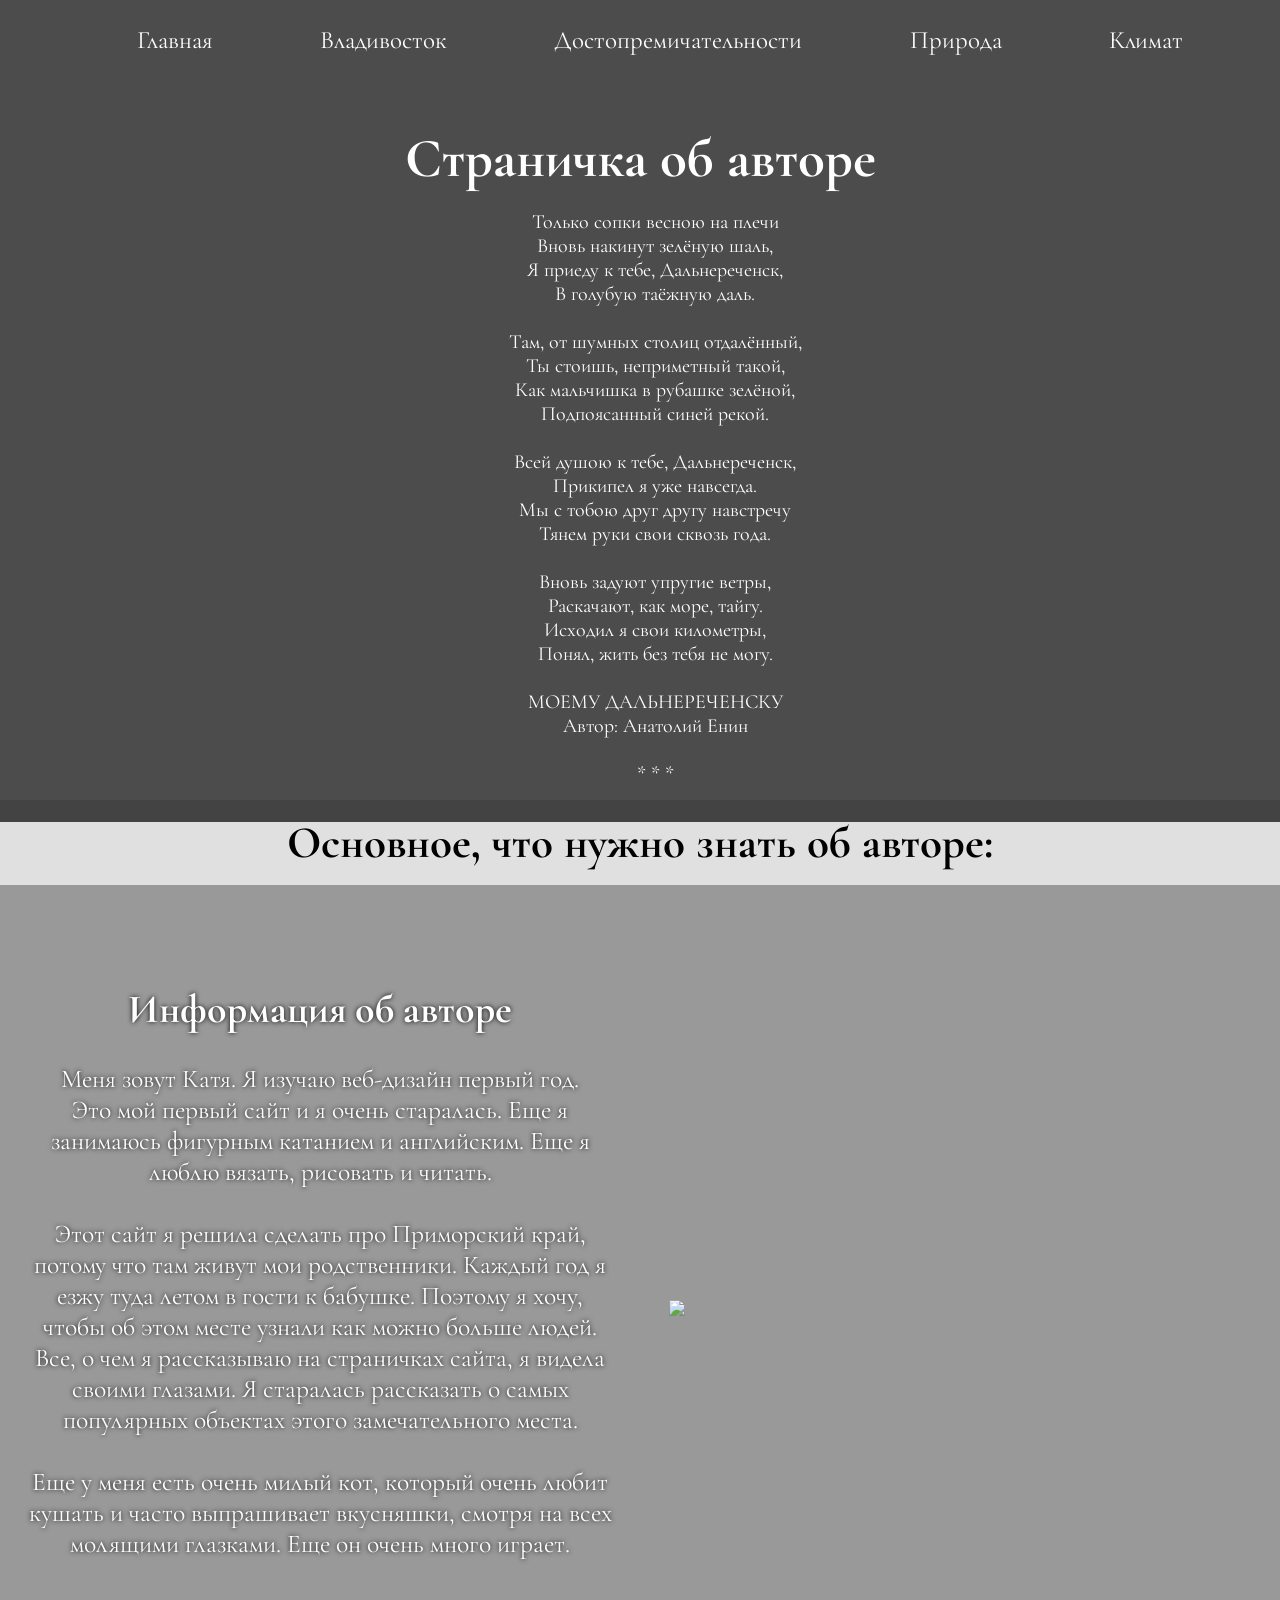
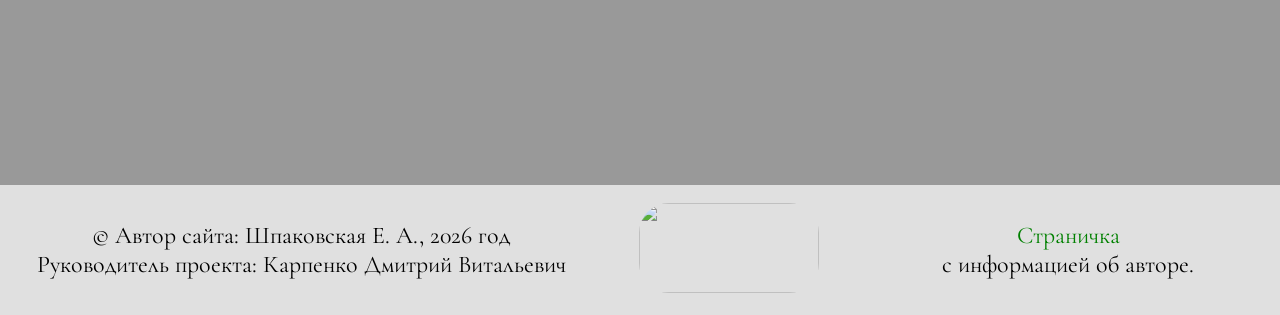
==== pages/avtor.html @ 52151130 "Add files via upload" ====
<!DOCTYPE html>
<html>
<head>
	<meta charset="utf-8">
    <meta name="viewport" content="width=device-width, initial-scale=1.0">
	<meta name="viewport" content="width=device-width, initial-scale=1">
	<title>Страничка об авторе</title>
	<link rel="stylesheet" href="../style/styles.css">
  <link href="https://fonts.googleapis.com/css2?family=Cormorant+Garamond:ital,wght@0,300..700;1,300..700&family=Great+Vibes&family=Montserrat:ital,wght@0,100..900;1,100..900&display=swap" rel="stylesheet">
</head>
<body>
<!-- ШАПКА -->
    <header>
     <div class="dark">  

  <!-- МЕНЮ --> 
<nav>
  <ul>
    <li class="li"><a href="../index.html">Главная</a></li>
    <li><a href="vladik.html">Владивосток</a></li>
    <li><a href="doctoprim.html">Достопремичательности</a></li>
    <li><a href="nature.html">Природа</a></li>
    <li><a href="klimate.html">Климат</a></li>
  </ul>
 
</nav>
<h1 class="glav-zag">Страничка об авторе</h1>
<br>
<p>Только сопки весною на плечи<br>
Вновь накинут зелёную шаль,<br>
Я приеду к тебе, Дальнереченск,<br>
В голубую таёжную даль.<br>
<br>
Там, от шумных столиц отдалённый,<br>
Ты стоишь, неприметный такой,<br>
Как мальчишка в рубашке зелёной,<br>
Подпоясанный синей рекой.<br>
<br>
Всей душою к тебе, Дальнереченск,<br>
Прикипел я уже навсегда.<br>
Мы с тобою друг другу навстречу<br>
Тянем руки свои сквозь года.<br>
<br>
Вновь задуют упругие ветры,<br>
Раскачают, как море, тайгу.<br>
Исходил я свои километры,<br>
Понял, жить без тебя не могу.<br>
<br>
МОЕМУ ДАЛЬНЕРЕЧЕНСКУ<br>
Автор: Анатолий Енин<br><br>
* * *

</p>
<br><br> 
</div>

 </header>

    <!-- ЦЕНТР -->
  
    
   <div class="promeg">
      <h1>Основное, что нужно знать об авторе:</h1>
    </div>
    <main>
    <div class="black">
     <div class="ocnov-prim" id="text-change"><h2>Информация об авторе</h2><br><p>Меня зовут Катя. Я изучаю веб-дизайн первый год.<br>Это мой первый сайт и я очень старалась. Еще я занимаюсь фигурным катанием и английским. Еще я люблю вязать, рисовать и читать.<br> 
      <br>
      Этот сайт я решила сделать про Приморский край, потому что там живут мои родственники. Каждый год я езжу туда летом в гости к бабушке. Поэтому я хочу, чтобы об этом месте узнали как можно больше людей. Все, о чем я рассказываю на страничках сайта, я видела своими глазами. Я старалась рассказать о самых популярных объектах этого замечательного места.<br> 
      <br> 
      Еще у меня есть очень милый кот, который очень любит кушать и часто выпрашивает вкусняшки, смотря на всех молящими глазками. Еще он очень много играет.

      <br>
</p></div> 
            <div class="galery">
                <div class="picture">
        <img class="galerey" src="../images/avtor.png" id="img">      <div class=botton>
     <button id="mz"> </button>
      <button id="a"></button>
  </div>
    </div>
      <script>
      let img = document.getElementById('img');
    let a = document.getElementById('a');
    let mz = document.getElementById('mz');
    let count = 1;

    let photos = [
      '../images/avtor.png',
      '../images/chel.png',
      
    ]

    a.onclick = function() {
        count--;
        
        if(count < 1) {
            count = 2
        }
        console.log(count);
        img.src = photos[count - 1];
    }

    mz.onclick = function() {
        count++;
           
        if (count > 2) {
          count = 1
        }
        console.log(count)
        img.src = photos[count - 1];
    }
    

</script> 

</div>

</div>
    
    </main> 
   <!-- ПОДВАЛ -->
    <footer><div class="inf">
      <p>© Автор сайта: Шпаковская Е. А., 2026 год</p>
<p>Руководитель проекта: Карпенко Дмитрий Витальевич</p></div>
     <div class="logo">
       <img src="../images/logoyip-new.png"> <!-- <img src="images/loo.png"> <img src="images/logoo.png"> -->
     </div>
     <div class="avtor"><a href="#">Cтраничка</a><p> с информацией об авторе.</p></div>
    </footer>

  </div>
   
</body>
</html>
---- style/styles.css ----
*{
	margin: 0px;
	box-sizing: border-box;
} 
nav{ 
	
}
header{width: 100%;
    min-height: 800px;
	background-image: url(../images/glavnaya.png);
	background-size: auto;}

.dark{background-color: rgba(0, 0, 0, 0.7);
position: absolute;
width: 100%;
min-height: 800px;  

}

.glav-zag{
	font-size: 55px; 
	color: white;
	margin-top: 70px;
	width: 100%;
	text-align: center;
 font-family: "Cormorant Garamond", serif;
  font-optical-sizing: auto;
  font-weight: <weight>;
  font-style: normal;
}
nav li{
	display: inline-block;
	color: white;
	font-size: 25px;
	margin-top: 25px;
	font-family: "Cormorant Garamond", serif;
  font-optical-sizing: auto;
  font-weight: <weight>;
  font-style: normal;
}
.li{display: inline-block;
	color: white;
	font-size: 25px;}
	.active{
 padding: 10px;
 box-shadow: 0px 0px 4px white;
 border-radius: 15px;
	}

nav a:hover{
	border-bottom: solid 2px #c4c3c0;

}
nav a{
	color: white;
	text-decoration: none;
	box-sizing: border-box;
	
}
ul{
	display: flex;
	flex-wrap: wrap;
    flex-direction: row;
    align-content: center;
    justify-content: space-evenly;
    gap: 10px;
}
header p{
	color: white;
	font-family: "Cormorant Garamond", serif;
  font-optical-sizing: auto;
  font-weight: <weight>;
  font-style: normal;
  text-align: center;
  margin-top: 70px;
  margin-left: 30px;

}
main{ 
	background-image: url(../images/byxta.jpg);
	width: 100%;
    min-height: 100vh;
	background-size: cover;
}
.black{ display: flex;

	background-color: rgba(0,0,0, 0.4);
	
width: 100%;
/*height: 100%;*/
}
.promeg{
	background-color: #e0e0e0;
	box-sizing: border-box;
	padding: 15px;
	min-height: 70px;
	width: 100%;
	text-align: center;
font-family: "Cormorant Garamond", serif;
  font-optical-sizing: auto;
  font-weight: <weight>;
  font-style: normal;
  color: black;}

  .ocnov-prim{
  	text-shadow: 0px 0px 5px black;
  	padding:100px 25px ;
	color: white;
	font-family: "Cormorant Garamond", serif;
  font-optical-sizing: auto;
  font-weight: <weight>;
  font-style: normal;
  font-size: 25px;
  text-align:center;
  width: 50%;
  min-height: 100vh;
 }
.galery{
 width: 50%;
 min-height: 100vh;
position: relative;
display: flex;
align-items: center;


}
.galerey{
	/*opacity: 0.5;*/
	width:90%;
	position: relative;
	margin-left: 5%;
	/*margin-top: 243px;
	*/

}
/*.galerye{
	width: 76%;
    position: absolute;
    left: 11%;
    top: 375px;*/




footer p{
	font-family: "Cormorant Garamond", serif;
  font-optical-sizing: auto;
  font-weight: <weight>;
  font-style: normal;
  text-align: center;
  font-size: 24px;

}


header p{
	font-size: clamp(15px, 2vw, 20px);
	margin-top: 0px;}

	.promeg{
		margin: 0;
	}
#mz {
	width: 40px;
	height: 40px;
	background-image: url(../images/strelka.png);
		background-size: cover;
		background-color: transparent;
    border: none;
  
    background-size: cover;
    transform: rotate(180deg);
    filter: invert(1);
}
#a{
	width: 40px;
	height: 40px;
	background-image: url(../images/strelka.png);
		background-size: cover;
		background-color: transparent;
    border: none;
    
    background-size: cover;
   
    filter: invert(1);
}

.botton{
	margin-left: 32px;
width: 90%;
height: 50px;
display: flex;
justify-content: space-around;
}
.picture{
width: 90%;
}

footer{
	min-height: 130px;
background-color: #e0e0e0;
	display: flex;
	width: 100%;
	 color: black;
	 flex-direction: row;
    flex-wrap: nowrap;
    align-content: center;
    justify-content: space-around;
    align-items: center;
	
	
}
.avtor{
font-family: "Cormorant Garamond", serif;
  font-optical-sizing: auto;
  font-weight: <weight>;
  font-style: normal;
  text-align: center;
  font-size: 24px;

	width: 350px;


	
}
.avtor a{ 
     display: inline-block;
	color: green;
	text-decoration: none;
	list-style: none;
	
}

.avtor a:hover{ 
margin: 5px;
	border-bottom: 2px solid green;
	border-radius: 3px;
}

.inf{

}

.logo img{
	border-radius: 30px;
	width: 180px;
	height: 90px;
}

  p{ font-size: clamp(23px, 2vw, 30px);
  }
  h3{
  	font-size: clamp(24px, 4vw, 33px);
  }
  h2{
  	font-size: clamp(26px, 6vw, 40px);
  }
  h1{
  	font-size: clamp(28px, 8vw, 45px);
  }
@media(max-width: 800px)
 {
   /*.dark p*/
  .glav-zag{font-size: clamp(38px, 5vw, 48px);}
 footer{
 	padding: 8px;
     min-height: 450px;
 		background-size: cover;
 		height: 250px;
 		flex-direction: column-reverse;
 	}
 	header p{
 		
 		margin-left: 0px;
 	}
  footer p{

  	margin: 15px;
  	

  }

 
 main{ 
    min-height: 100vh;}
    .black{
    	display: flex;
	flex-direction: column-reverse;
flex-wrap: nowrap;
align-content: normal;
justify-content: normal;
align-items: normal
    }
    .ocnov-prim{
    	min-height: 50vh;
  width: 100%;
 padding-top: 0px;
 
}

.galerey{
	display: block;
	margin: auto;
}

.galery{
	min-height: 60vh;
  padding-top: 0px;
	margin: auto;
width: 100%
}
ul{
	padding: 0px;
}
.picture {
    width: 100%;
}
}
@media(max-width: 400px)
 {
 	.galery{
	min-height: 40vh;
}
}
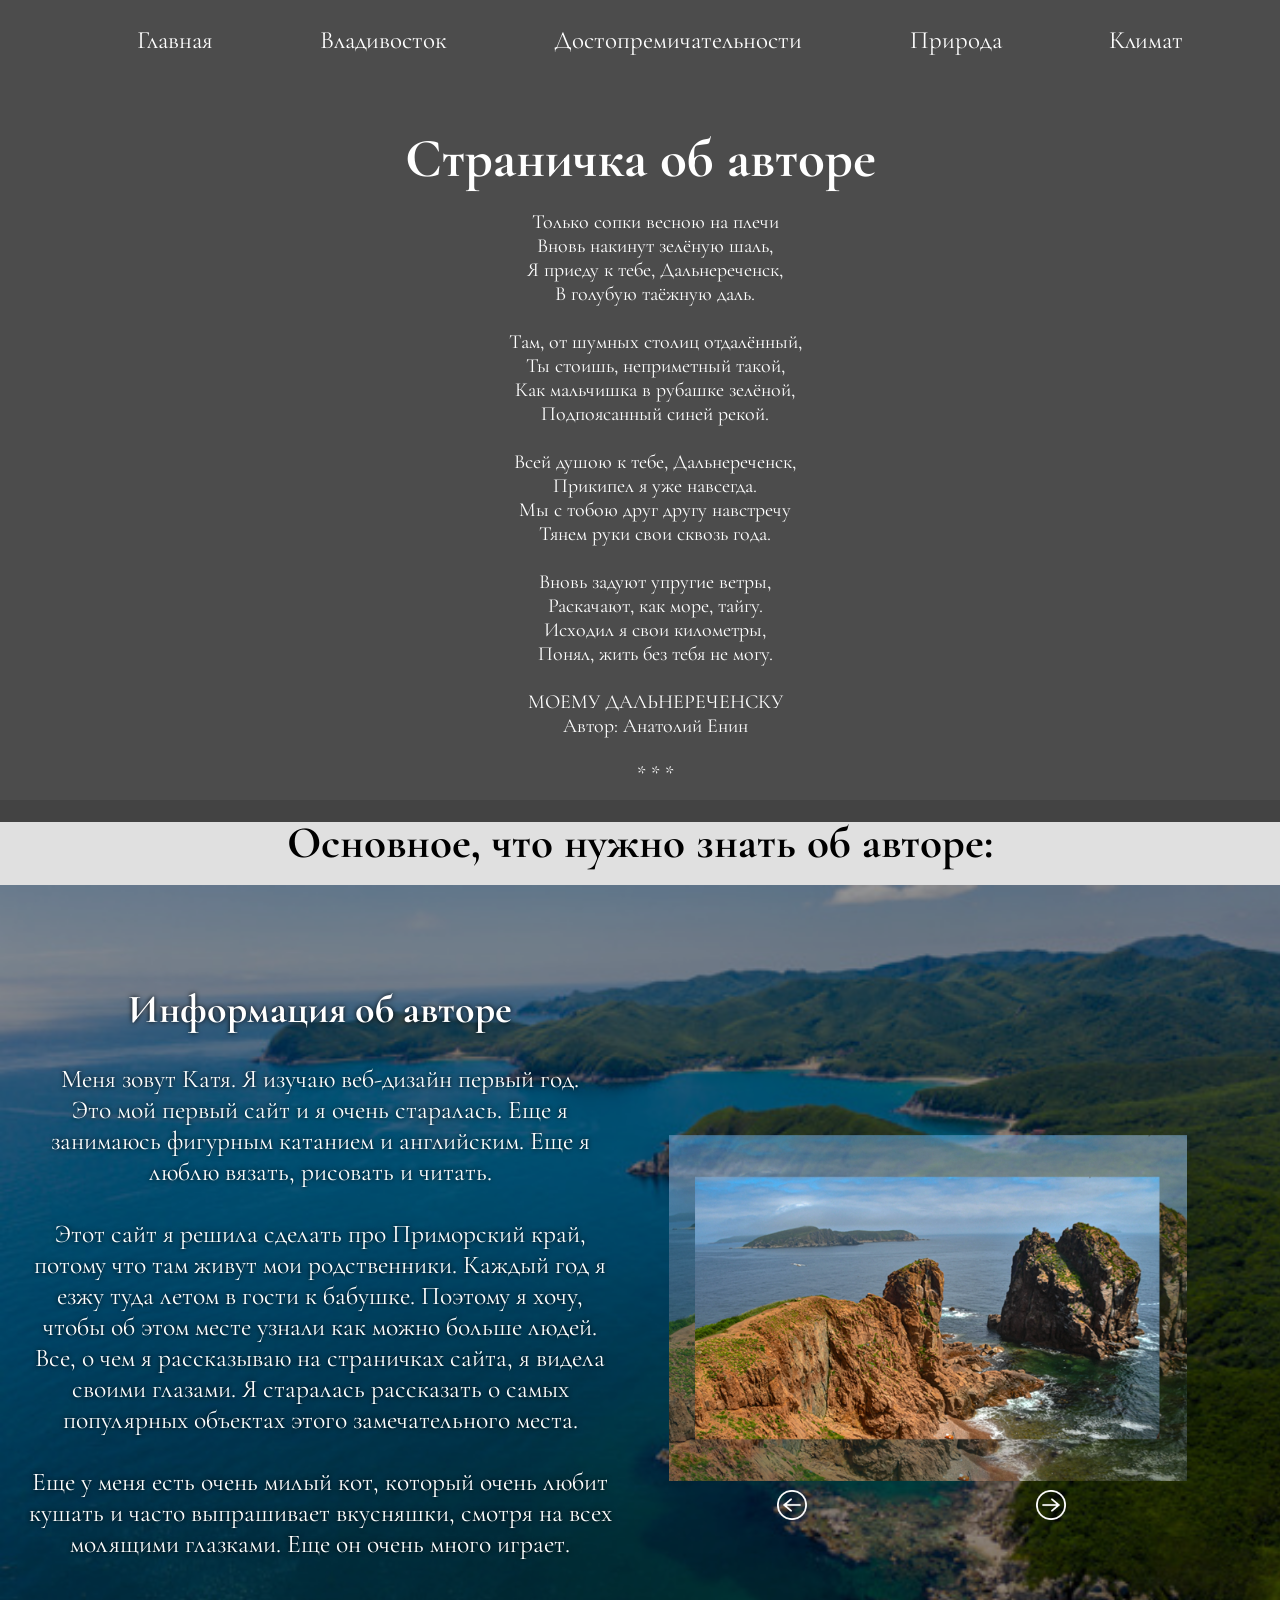
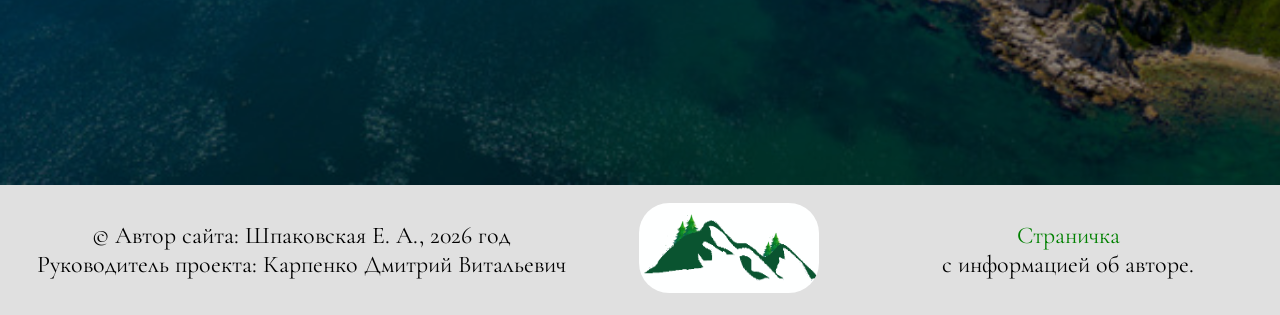
==== commit 066e88d7: "Update avtor.html" ====
--- a/pages/avtor.html
+++ b/pages/avtor.html
@@ -6,6 +6,7 @@
 	<meta name="viewport" content="width=device-width, initial-scale=1">
 	<title>Страничка об авторе</title>
 	<link rel="stylesheet" href="../style/styles.css">
+	<link rel="icon" type="image/png" href="/images/zvixd.png">
   <link href="https://fonts.googleapis.com/css2?family=Cormorant+Garamond:ital,wght@0,300..700;1,300..700&family=Great+Vibes&family=Montserrat:ital,wght@0,100..900;1,100..900&display=swap" rel="stylesheet">
 </head>
 <body>
--- a/style/styles.css
+++ b/style/styles.css
@@ -186,7 +186,7 @@
 }
 
 .botton{
-	margin-left: 32px;
+	margin-left: 22px;
 width: 90%;
 height: 50px;
 display: flex;
